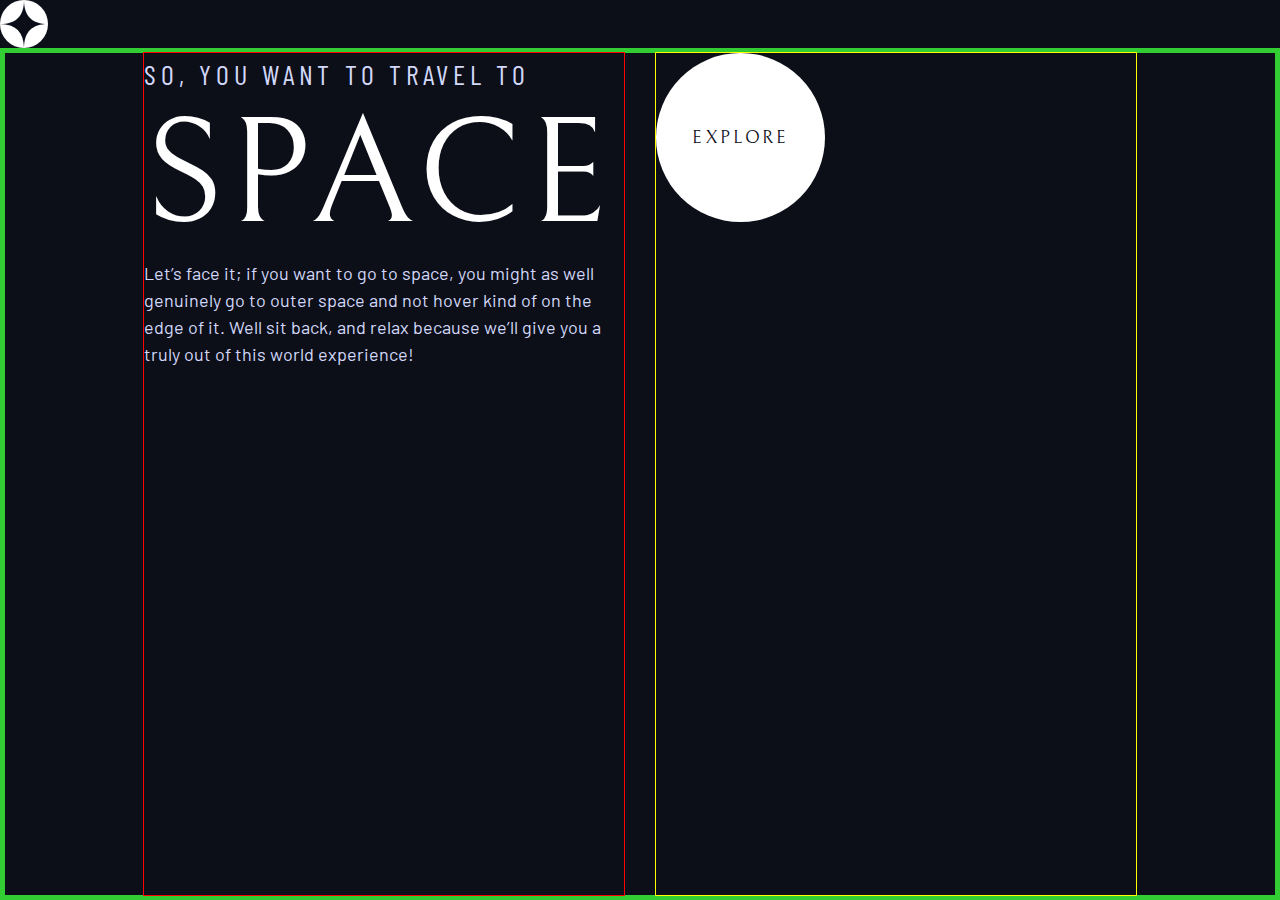
==== index.html @ 97c6b871 "Initial responsivness added" ====
<!DOCTYPE html>
<html lang="en">
  <head>
    <meta charset="UTF-8" />
    <meta name="viewport" content="width=device-width, initial-scale=1.0" />

    <link
      rel="icon"
      type="image/png"
      sizes="32x32"
      href="./assets/favicon-32x32.png"
    />
    <!-- Google fonts -->
    <link rel="preconnect" href="https://fonts.googleapis.com" />
    <link rel="preconnect" href="https://fonts.gstatic.com" crossorigin />
    <link
      href="https://fonts.googleapis.com/css2?family=Barlow+Condensed:wght@400;700&family=Bellefair&family=Barlow:wght@400;700&display=swap"
      rel="stylesheet"
    />

    <!-- Our custom CSS -->
    <link rel="stylesheet" href="index.css" />

    <title>Frontend Mentor | Space tourism website</title>
  </head>
  <body class="home">
    <header class="primary-header flex">
      <div>
        <img
          src="./assets/shared/logo.svg"
          alt="space tourism logo"
          class="logo"
        />
      </div>
      <!-- <nav>
        <ul class="primary-navigation underline-indicators flex">
          <li class="active">
            <a
              class="ff-sans-cond letter-spacing-2 text-white uppercase"
              href="index.html"
              ><span>00</span>Home</a
            >
          </li>
          <li>
            <a
              class="ff-sans-cond letter-spacing-2 text-white uppercase"
              href="destination.html"
              ><span>01</span>Destination</a
            >
          </li>
          <li>
            <a
              class="ff-sans-cond letter-spacing-2 text-white uppercase"
              href="crew.html"
              ><span>02</span>Crew</a
            >
          </li>
          <li>
            <a
              class="ff-sans-cond letter-spacing-2 text-white uppercase"
              href="technology.html"
              ><span>03</span>Technology</a
            >
          </li>
        </ul>
      </nav> -->
    </header>

    <div class="grid-container">
      <div>
        <h1 class="text-accent ff-sans-cond fs-500 uppercase letter-spacing-1">
          So, you want to travel to
          <span class="ff-serif fs-900 text-white">Space</span>
        </h1>
        <p class="text-accent">
          Let’s face it; if you want to go to space, you might as well genuinely
          go to outer space and not hover kind of on the edge of it. Well sit
          back, and relax because we’ll give you a truly out of this world
          experience!
        </p>
      </div>
      <div>
        <a
          href="#"
          class="large-button bg-white text-dark ff-serif ff-600 letter-spacing-2 uppercase"
          >Explore</a
        >
      </div>
    </div>
  </body>
</html>
---- index.css ----
/* --------------------------------- */
/*   Custome properties              */
/* --------------------------------- */

:root {
    /* colors */
    --cl-dark: 230 35% 7%;
    --cl-light: 231 77% 90%;
    --cl-white: 0 0% 100%;

    /* font-sizing */
    --fs-900: 9.375rem;
    --fs-800: 6.25rem;
    --fs-700: 3.5rem;
    --fs-600: 2rem;
    --fs-500: 1.75rem;
    --fs-400: 1.125rem;
    --fs-300: 1rem;
    --fs-200: 0.875rem;

    /* font-families */
    --ff-serif: "Bellefair", serif;
    --ff-sans-cond: "Barlow Condensed", sans-serif;
    --ff-sans-normal: "Barlow", sans-serif;

}


/* --------------------------------- */
/*   Reset                           */
/* --------------------------------- */

/* https://piccalil.li/blog/a-modern-css-reset/ */

/* Box sizing */
*,
*::before,
*::after {
    box-sizing: border-box;
}

/* Reset margins */
body, 
h1, 
h2, 
h3, 
h4, 
h5, 
h6, 
p {
    margin: 0;
}

body, 
h1, 
h2, 
h3, 
h4, 
h5, 
h6, 
p {
    font-weight: 400;
}

/* set up the body */
body {
    font-family: var(--ff-sans-normal);
    font-size: var(--fs-400);
    background-color: hsl( var(--cl-dark));
    color: hsl( var(--cl-white));
    line-height: 1.5;
    min-height: 100vh;

    display: grid;
    grid-template-rows: min-content 1fr;
}

/* make images easier to work with */
img,
picture {
    max-width: 100%;
    display: block;
}

/* make form elements easier to work with */
input,
button,
textarea, 
select {
    font: inherit;
}

/* remove animations for people who've turned them off */
@media (prefers-reduced-motion: reduce) {  
    *,
    *::before,
    *::after {
      animation-duration: 0.01ms !important;
      animation-iteration-count: 1 !important;
      transition-duration: 0.01ms !important;
      scroll-behavior: auto !important;
    }
  }

/* --------------------------------- */
/*   Utility classes                 */
/* --------------------------------- */

/* general */

.flex {
    display: flex;
    gap: var(--gap, 1rem);
}

.grid {
    display: grid;
    gap: var(--gap, 1rem);
}

.flow > *:where(:not(:first-child)) {
    margin-top: var(--flow-space, 1rem);
}

.container {
    padding-inline: 2rem;
    margin-inline: auto;
    max-width: 80rem;
}

.grid-container {
    border: 5px solid limegreen;
    display: grid;
    }

@media (min-width: 45rem) {
    .grid-container {
        column-gap: var(--container-gap, 2rem);
        grid-template-columns: minmax(2rem, 1fr) repeat(2, minmax(0, 30rem)) minmax(2rem, 1fr);
    }
    
    .grid-container > *:first-child {
        grid-column: 2;
        outline: 1px solid red;
    }
    
    .grid-container > *:last-child {
        grid-column: 3;
        outline: 1px solid yellow;
    }
}



/* Screen reader only */
.sr-only {
    position: absolute;
    width: 1px;
    height: 1px;
    padding: 0;
    margin: -1px;
    overflow: hidden;
    clip: rect(0, 0, 0, 0);
    white-space: nowrap; /* added line */
    border: 0;
  }

/* colors */
.bg-dark {background-color: hsl( var(--cl-dark));}
.bg-accent {background-color: hsl( var(--cl-light));}
.bg-white {background-color: hsl( var(--cl-white));}

.text-dark {color: hsl( var(--cl-dark));}
.text-accent {color: hsl( var(--cl-light));}
.text-white {color: hsl( var(--cl-white));}

.example-component {
    background-color: hsl( var(--cl-light) / .2 );
}

/* typography */
.ff-serif { font-family: var(--ff-serif);}
.ff-sans-cond { font-family: var(--ff-sans-cond);}
.ff-sans-normal { font-family: var(--ff-sans-normal);}

.letter-spacing-1 { letter-spacing: 4.75px;}
.letter-spacing-2 { letter-spacing: 2.7px;}
.letter-spacing-3 { letter-spacing: 2.35px;}

.uppercase { text-transform: uppercase; }

.fs-900 { font-size: var(--fs-900);}
.fs-800 { font-size: var(--fs-800); }
.fs-700 { font-size: var(--fs-700); }
.fs-600 { font-size: var(--fs-600); }
.fs-500 { font-size: var(--fs-500); }
.fs-400 { font-size: var(--fs-400); }
.fs-300 { font-size: var(--fs-300); }
.fs-200 { font-size: var(--fs-200); }

.fs-900,
.fs-800,
.fs-700,
.fs-600 {
    line-height: 1.1;
}

.numbered-title {
    font-family: var(--ff-sans-cond);
    font-size: var(--fs-500);
    text-transform: uppercase;
    letter-spacing: 4.72px;
}

.numbered-title span {
    margin-right: .5em;
    font-weight: 700;
    color: hsl( var(--cl-white) / .25 );
}

/* --------------------------------- */
/*   Components                      */
/* --------------------------------- */

.large-button {
    position: relative;
    display: inline-grid;
    z-index: 1;
    place-items: center;
    padding: 0 2em;
    border-radius: 50%;
    aspect-ratio: 1;
    text-decoration: none;
}

.large-button::after {
    content: "";
    position: absolute;
    z-index: -1;
    width: 100%;
    height: 100%;
    background-color: hsl( var(--cl-white) / .15 );
    border-radius: 50%;
    opacity: 0;
    transition: opacity 500ms linear, transform 750ms ease-in-out;
}

.large-button:hover::after,
.large-button:focus::after {
    opacity: 1;
    transform: scale(1.5);
}

.primary-navigation {
    --gap: 8rem;
    --underline-gap: 2rem;
    list-style: none;
    margin: 0;
    padding: 0;
}

.primary-navigation a {
    text-decoration: none;
}

.primary-navigation a > span {
    font-weight: 700;
    margin-right: 0.5em;
}

.underline-indicators > * {
    cursor: pointer;
    padding: var(--underline-gap, 1rem) 0;
    border: 0;
    border-bottom: 0.2rem solid hsl( var(--cl-white) / 0);
}

.underline-indicators > *:hover,
.underline-indicators > *:focus {
    border-color: hsl( var(--cl-white) / .5);
}

.underline-indicators > .active,
.underline-indicators > [aria-selected="true"] {
    color: hsl( var(--cl-white) / 1);
    border-color: hsl( var(--cl-white) / 1);
}

.tab-list {
    --gap: 2rem;
}

.dot-indicators > * {
    cursor: pointer;
    border: 0;
    border-radius: 50%;
    aspect-ratio: 1;
    padding: .5em;
    background-color: hsl( var(--cl-white) / .25 );
}

.dot-indicators > *:hover,
.dot-indicators > *:focus {
    background-color: hsl( var(--cl-white) / .5 );
}

.dot-indicators > [aria-selected="true"] {
    background-color: hsl( var(--cl-white) / 1);
}

.number-indicator > * {
    cursor: pointer;
    border-radius: 50%;
    width: 4rem;
    aspect-ratio: 1;
    color: hsl( var(--cl-white));
    background-color: hsl( var(--cl-dark));
    border: .1em solid hsl( var(--cl-white) / .25 );
}

.number-indicator > *:hover,
.number-indicator > *:focus {
    border-color: hsl( var(--cl-white) / .5 );
}

.number-indicator > [aria-selected="true"] {
    color: hsl( var(--cl-dark));
    background-color: hsl(var(--cl-white));
    border: none;
}
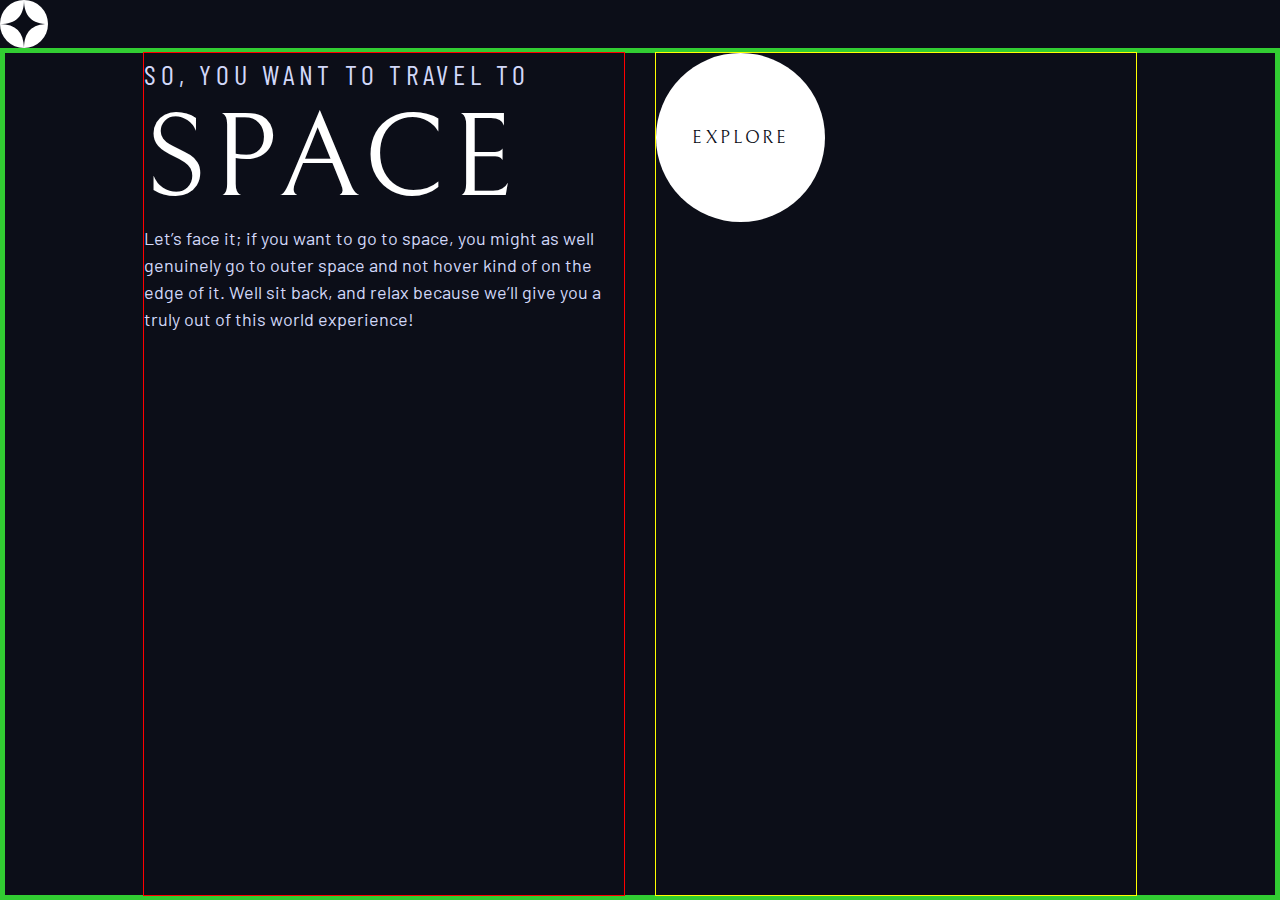
==== commit 4c260527: "D-block utility class created and aplied" ====
--- a/index.html
+++ b/index.html
@@ -70,7 +70,7 @@
       <div>
         <h1 class="text-accent ff-sans-cond fs-500 uppercase letter-spacing-1">
           So, you want to travel to
-          <span class="ff-serif fs-900 text-white">Space</span>
+          <span class="d-block ff-serif fs-900 text-white">Space</span>
         </h1>
         <p class="text-accent">
           Let’s face it; if you want to go to space, you might as well genuinely
--- a/index.css
+++ b/index.css
@@ -9,12 +9,12 @@
     --cl-white: 0 0% 100%;
 
     /* font-sizing */
-    --fs-900: 9.375rem;
-    --fs-800: 6.25rem;
-    --fs-700: 3.5rem;
-    --fs-600: 2rem;
+    --fs-900: clamp(5rem, 8vw + 1rem, 9.375rem);
+    --fs-800: 3.5rem;
+    --fs-700: 1.5rem;
+    --fs-600: 1rem;
     --fs-500: 1.75rem;
-    --fs-400: 1.125rem;
+    --fs-400: 0.9375rem;
     --fs-300: 1rem;
     --fs-200: 0.875rem;
 
@@ -23,6 +23,24 @@
     --ff-sans-cond: "Barlow Condensed", sans-serif;
     --ff-sans-normal: "Barlow", sans-serif;
 
+}
+
+@media (min-width: 35em) {
+    :root {
+        --fs-800: 5rem;
+        --fs-700: 2.5rem;
+        --fs-600: 1.5rem;
+        --fs-400: 1rem;
+    }
+}
+
+@media (min-width: 45em) {
+    :root {
+        --fs-800: 6.25rem;
+        --fs-700: 3.5rem;
+        --fs-600: 2rem;
+        --fs-400: 1.125rem;
+    }
 }
 
 
@@ -118,6 +136,10 @@
     gap: var(--gap, 1rem);
 }
 
+.d-block {
+    display: block;
+}
+
 .flow > *:where(:not(:first-child)) {
     margin-top: var(--flow-space, 1rem);
 }
@@ -133,7 +155,7 @@
     display: grid;
     }
 
-@media (min-width: 45rem) {
+@media (min-width: 45em) {
     .grid-container {
         column-gap: var(--container-gap, 2rem);
         grid-template-columns: minmax(2rem, 1fr) repeat(2, minmax(0, 30rem)) minmax(2rem, 1fr);
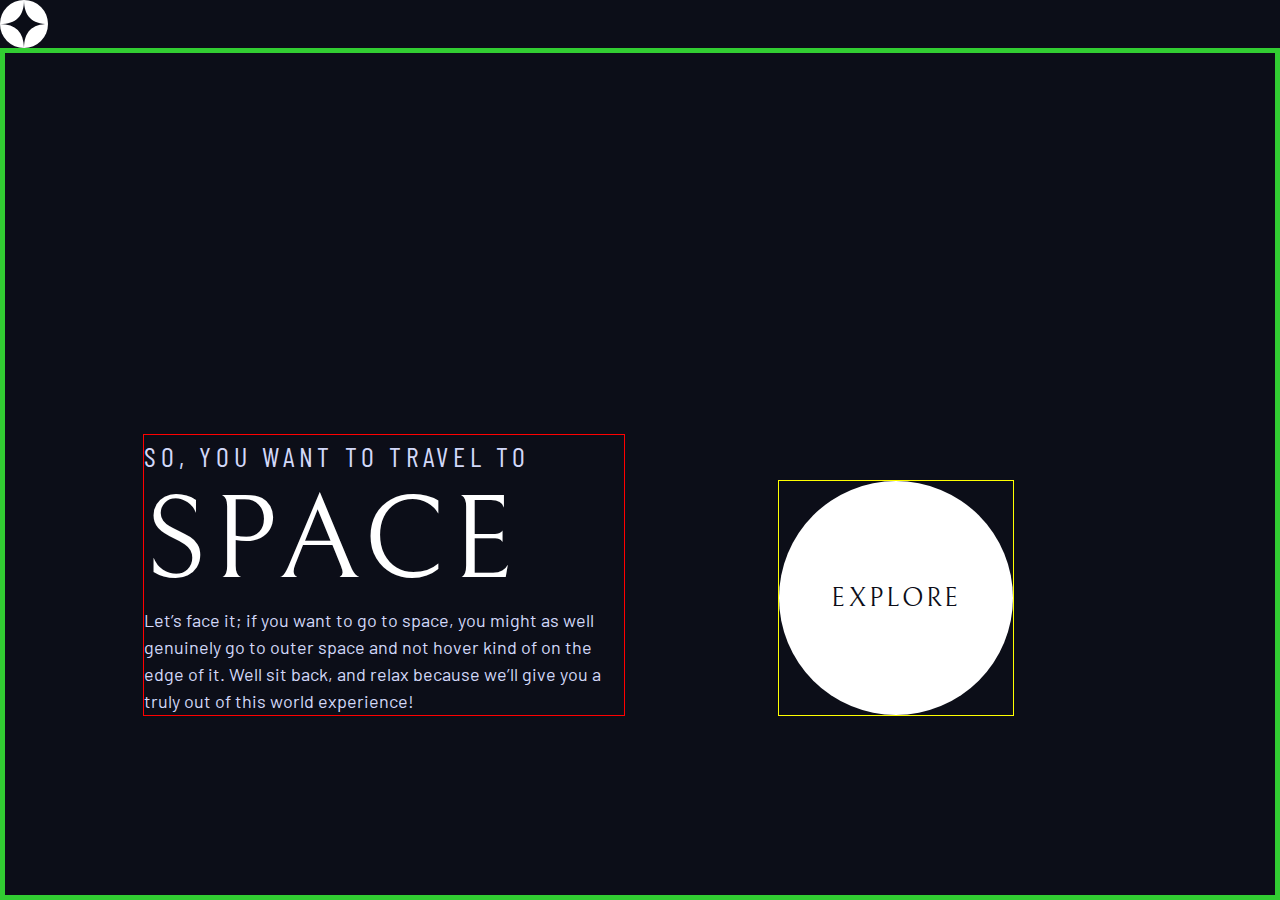
==== commit 64ecac83: "Layout edited" ====
--- a/index.html
+++ b/index.html
@@ -66,7 +66,7 @@
       </nav> -->
     </header>
 
-    <div class="grid-container">
+    <div class="grid-container grid-container--home">
       <div>
         <h1 class="text-accent ff-sans-cond fs-500 uppercase letter-spacing-1">
           So, you want to travel to
@@ -82,7 +82,7 @@
       <div>
         <a
           href="#"
-          class="large-button bg-white text-dark ff-serif ff-600 letter-spacing-2 uppercase"
+          class="large-button bg-white text-dark ff-serif letter-spacing-2 uppercase"
           >Explore</a
         >
       </div>
--- a/index.css
+++ b/index.css
@@ -151,14 +151,22 @@
 }
 
 .grid-container {
+    text-align: center;;
     border: 5px solid limegreen;
     display: grid;
+    place-items: center;
+    padding-inline: 1rem;
+    }
+
+.grid-container * {
+        max-width: 50ch;
     }
 
 @media (min-width: 45em) {
     .grid-container {
+        text-align: left;;
         column-gap: var(--container-gap, 2rem);
-        grid-template-columns: minmax(2rem, 1fr) repeat(2, minmax(0, 30rem)) minmax(2rem, 1fr);
+        grid-template-columns: minmax(1rem, 1fr) repeat(2, minmax(0, 30rem)) minmax(1rem, 1fr);
     }
     
     .grid-container > *:first-child {
@@ -170,6 +178,19 @@
         grid-column: 3;
         outline: 1px solid yellow;
     }
+
+    .grid-container--home {
+        padding-bottom: max(6rem, 20vh);
+        align-items: end;
+    }
+}
+
+.grid-container > *:first-child {
+    outline: 1px solid red;
+}
+
+.grid-container > *:last-child {
+    outline: 1px solid yellow;
 }
 
 
@@ -245,6 +266,7 @@
 /* --------------------------------- */
 
 .large-button {
+    font-size: 1.625rem;
     position: relative;
     display: inline-grid;
     z-index: 1;
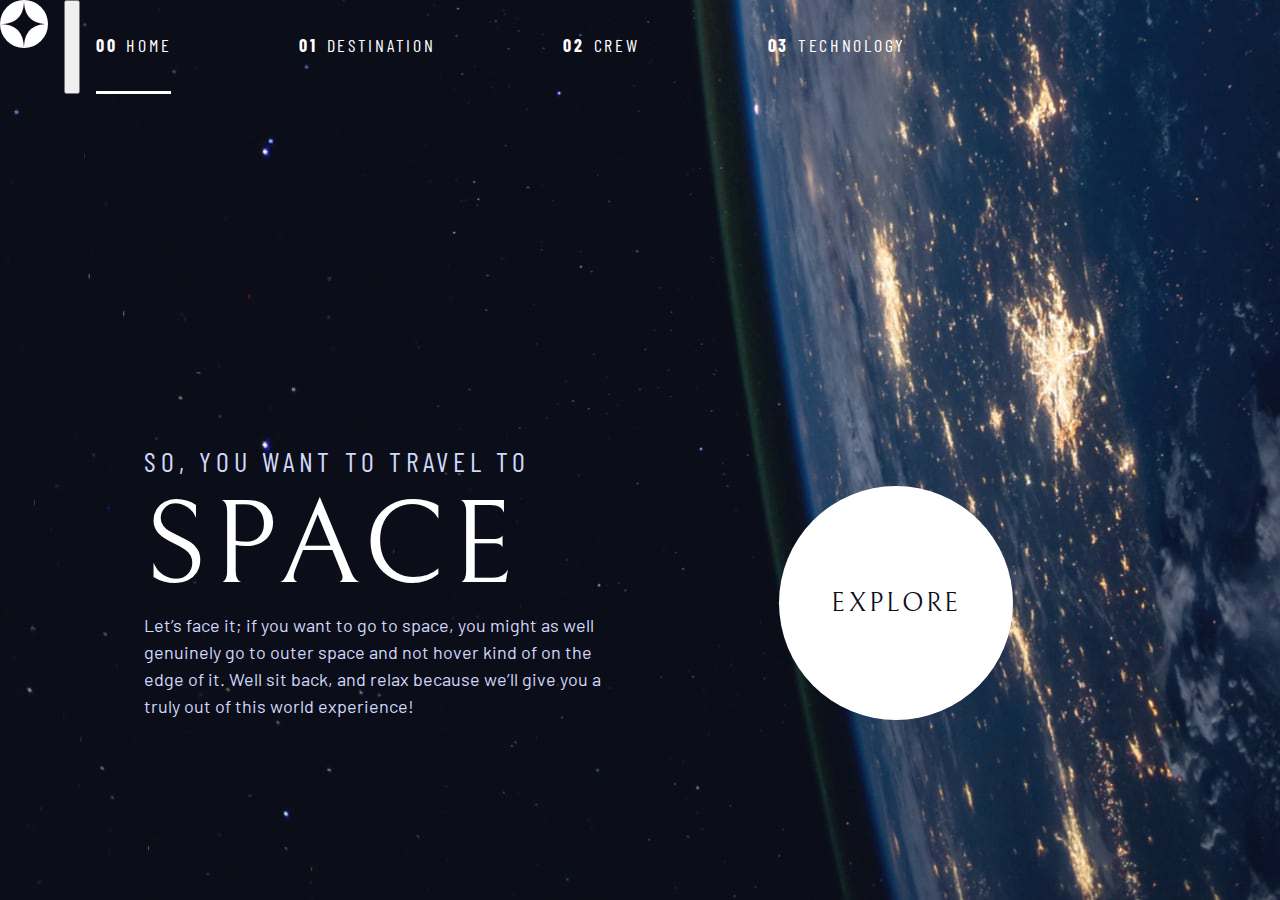
==== commit 73b95260: "Setting mobile navigation bar" ====
--- a/index.html
+++ b/index.html
@@ -32,8 +32,14 @@
           class="logo"
         />
       </div>
-      <!-- <nav>
-        <ul class="primary-navigation underline-indicators flex">
+      <button class="mobile-nav-toggle" aria-controls="primary-navigation">
+        <span class="sr-only">Menu</span>
+      </button>
+      <nav>
+        <ul
+          id="primary-navigation"
+          class="primary-navigation underline-indicators flex"
+        >
           <li class="active">
             <a
               class="ff-sans-cond letter-spacing-2 text-white uppercase"
@@ -63,7 +69,7 @@
             >
           </li>
         </ul>
-      </nav> -->
+      </nav>
     </header>
 
     <div class="grid-container grid-container--home">
--- a/index.css
+++ b/index.css
@@ -152,7 +152,6 @@
 
 .grid-container {
     text-align: center;;
-    border: 5px solid limegreen;
     display: grid;
     place-items: center;
     padding-inline: 1rem;
@@ -171,12 +170,10 @@
     
     .grid-container > *:first-child {
         grid-column: 2;
-        outline: 1px solid red;
     }
     
     .grid-container > *:last-child {
         grid-column: 3;
-        outline: 1px solid yellow;
     }
 
     .grid-container--home {
@@ -184,16 +181,6 @@
         align-items: end;
     }
 }
-
-.grid-container > *:first-child {
-    outline: 1px solid red;
-}
-
-.grid-container > *:last-child {
-    outline: 1px solid yellow;
-}
-
-
 
 /* Screen reader only */
 .sr-only {
@@ -371,4 +358,29 @@
     color: hsl( var(--cl-dark));
     background-color: hsl(var(--cl-white));
     border: none;
+}
+
+/* ----------------------------- */
+/* Page specific background      */
+/* ----------------------------- */
+body {
+    background-size: cover;
+    background-position: bottom center;
+}
+/* home */
+.home {
+    background-image: url(./assets/home/background-home-mobile.jpg);
+}
+
+@media (min-width: 35rem) {
+    .home {
+        background-position: center center;
+        background-image: url(./assets/home/background-home-tablet.jpg);
+    }
+}
+
+@media (min-width: 45rem) {
+    .home {
+        background-image: url(./assets/home/background-home-desktop.jpg);
+    }
 }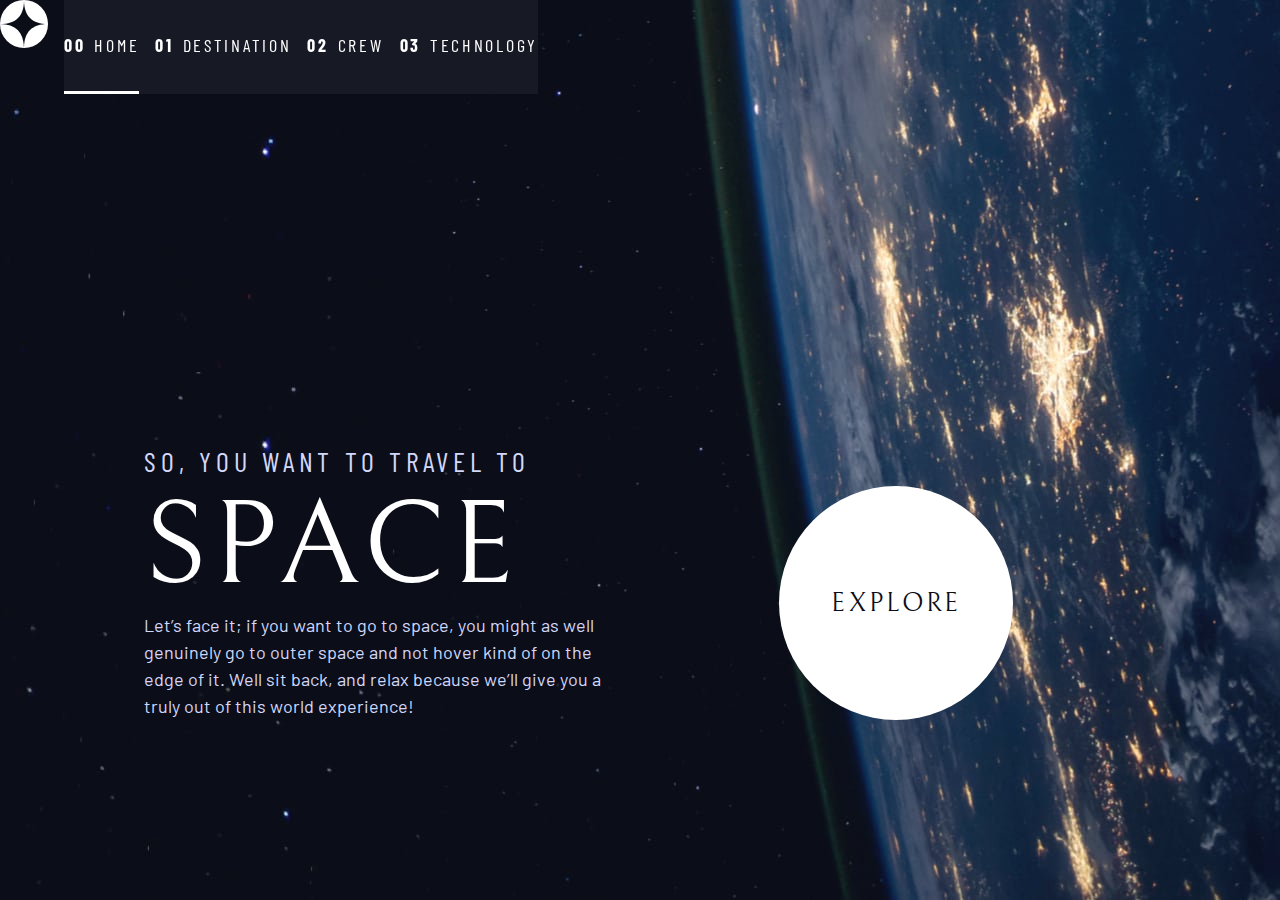
==== commit 6ba58353: "Navbar functionality added" ====
--- a/index.html
+++ b/index.html
@@ -20,8 +20,9 @@
 
     <!-- Our custom CSS -->
     <link rel="stylesheet" href="index.css" />
+    <title>Frontend Mentor | Space tourism website</title>
 
-    <title>Frontend Mentor | Space tourism website</title>
+    <script src="index.js" defer></script>
   </head>
   <body class="home">
     <header class="primary-header flex">
@@ -38,6 +39,7 @@
       <nav>
         <ul
           id="primary-navigation"
+          data-visible="false"
           class="primary-navigation underline-indicators flex"
         >
           <li class="active">
--- a/index.css
+++ b/index.css
@@ -91,6 +91,8 @@
 
     display: grid;
     grid-template-rows: min-content 1fr;
+
+    overflow-x: hidden;
 }
 
 /* make images easier to work with */
@@ -283,11 +285,61 @@
 }
 
 .primary-navigation {
-    --gap: 8rem;
     --underline-gap: 2rem;
     list-style: none;
     margin: 0;
     padding: 0;
+    background: hsl( var(--cl-dark) / .95);
+    /* idea? */
+    transition: 1s;
+}
+
+.mobile-nav-toggle {
+    display: none;
+}
+
+@supports (backdrop-filter: blur(1rem)) {
+    .primary-navigation {
+        background: hsl( var(--cl-white) / .05 );
+        backdrop-filter: blur(2rem); 
+    }
+}
+
+@media (max-width: 35rem) {
+    .primary-navigation {
+        --underline-gap: 0.5rem;
+        position: fixed;
+        z-index: 1000;
+        inset: 0 0 0 30%;
+        list-style: none;
+        margin: 0;
+        padding: min(20rem , 15vh) 2rem;
+        flex-direction: column;
+        transform: translateX(100%);
+    }
+
+    .primary-navigation[data-visible="true"] {
+        transform: translateX(0);
+        transition: 1s;
+    }
+
+    .primary-navigation.underline-indicators > .active {
+        border: 0;
+    }
+
+    .mobile-nav-toggle {
+        display: block;
+        position: absolute;
+        z-index: 2000;
+        right: 1rem;
+        top: 2rem;
+        background: transparent;
+        background-image: url(./assets/shared/icon-hamburger.svg);
+        background-repeat: no-repeat;
+        width: 1.5rem;
+        aspect-ratio: 1;
+        border: 0;
+    }
 }
 
 .primary-navigation a {
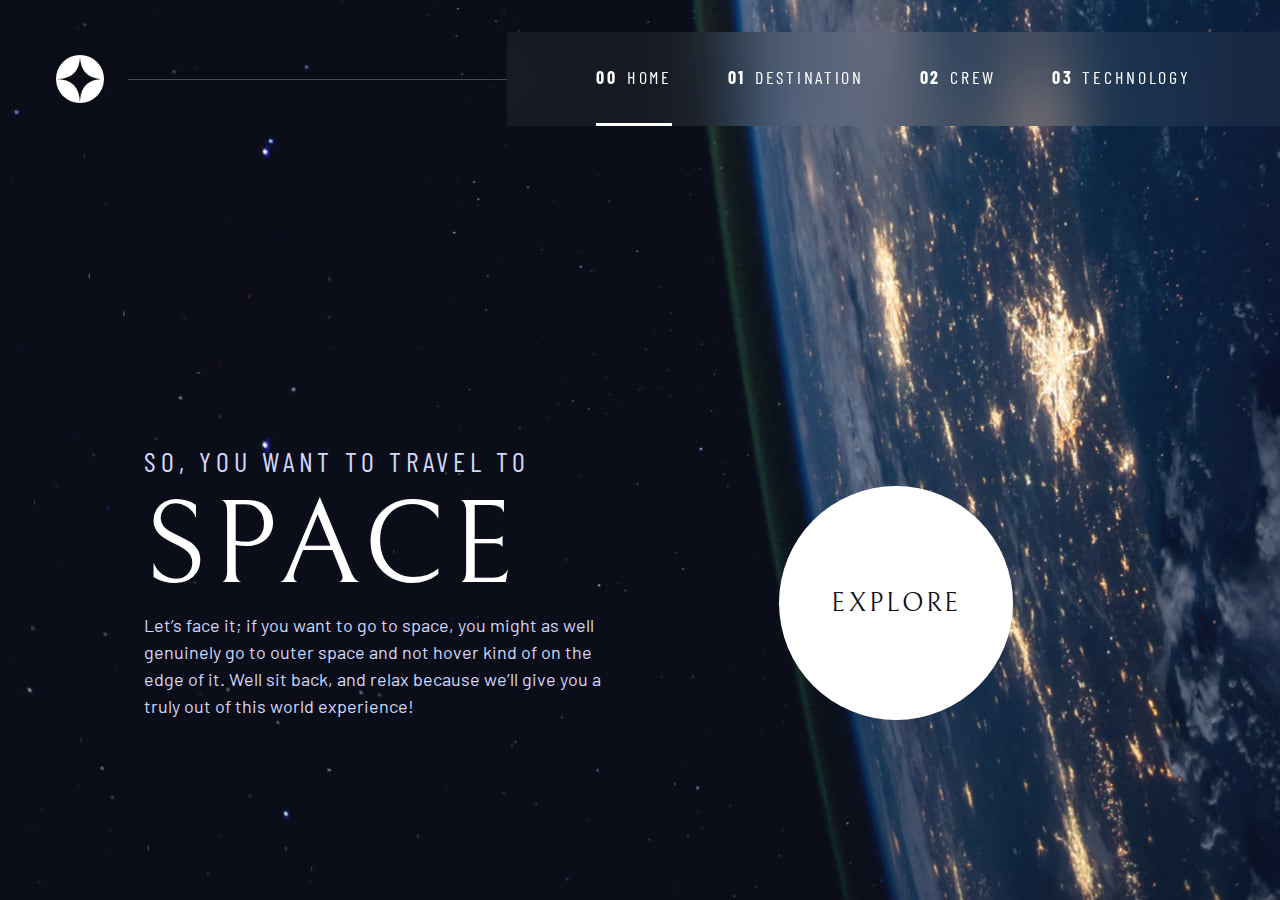
==== commit 614acadb: "Accessibility edited" ====
--- a/index.html
+++ b/index.html
@@ -34,7 +34,7 @@
         />
       </div>
       <button class="mobile-nav-toggle" aria-controls="primary-navigation">
-        <span class="sr-only">Menu</span>
+        <span class="sr-only" aria-expanded="false">Menu</span>
       </button>
       <nav>
         <ul
@@ -46,35 +46,35 @@
             <a
               class="ff-sans-cond letter-spacing-2 text-white uppercase"
               href="index.html"
-              ><span>00</span>Home</a
+              ><span aria-hidden="true">00</span>Home</a
             >
           </li>
           <li>
             <a
               class="ff-sans-cond letter-spacing-2 text-white uppercase"
               href="destination.html"
-              ><span>01</span>Destination</a
+              ><span aria-hidden="true">01</span>Destination</a
             >
           </li>
           <li>
             <a
               class="ff-sans-cond letter-spacing-2 text-white uppercase"
               href="crew.html"
-              ><span>02</span>Crew</a
+              ><span aria-hidden="true">02</span>Crew</a
             >
           </li>
           <li>
             <a
               class="ff-sans-cond letter-spacing-2 text-white uppercase"
               href="technology.html"
-              ><span>03</span>Technology</a
+              ><span aria-hidden="true">03</span>Technology</a
             >
           </li>
         </ul>
       </nav>
     </header>
 
-    <div class="grid-container grid-container--home">
+    <main class="grid-container grid-container--home">
       <div>
         <h1 class="text-accent ff-sans-cond fs-500 uppercase letter-spacing-1">
           So, you want to travel to
@@ -94,6 +94,6 @@
           >Explore</a
         >
       </div>
-    </div>
+    </main>
   </body>
 </html>
--- a/index.css
+++ b/index.css
@@ -284,14 +284,34 @@
     transform: scale(1.5);
 }
 
+/* primary-header */
+
+.logo {
+    margin-block: 1.5rem;
+    margin-inline: clamp(1.5rem, 5vw, 3.5rem);
+}
+
+.primary-header {
+    justify-content: space-between;
+    align-items: center;
+}
+
 .primary-navigation {
+    --gap: clamp(1.5rem, 5vw, 3.5rem);
     --underline-gap: 2rem;
     list-style: none;
     margin: 0;
     padding: 0;
     background: hsl( var(--cl-dark) / .95);
-    /* idea? */
-    transition: 1s;
+}
+
+.primary-navigation a {
+    text-decoration: none;
+}
+
+.primary-navigation a > span {
+    font-weight: 700;
+    margin-right: 0.5em;
 }
 
 .mobile-nav-toggle {
@@ -316,11 +336,11 @@
         padding: min(20rem , 15vh) 2rem;
         flex-direction: column;
         transform: translateX(100%);
+        transition: transform 1s ease-in-out;
     }
 
     .primary-navigation[data-visible="true"] {
         transform: translateX(0);
-        transition: 1s;
     }
 
     .primary-navigation.underline-indicators > .active {
@@ -336,19 +356,53 @@
         background: transparent;
         background-image: url(./assets/shared/icon-hamburger.svg);
         background-repeat: no-repeat;
+        background-position: center;
         width: 1.5rem;
         aspect-ratio: 1;
         border: 0;
     }
-}
-
-.primary-navigation a {
-    text-decoration: none;
-}
-
-.primary-navigation a > span {
-    font-weight: 700;
-    margin-right: 0.5em;
+
+    .mobile-nav-toggle[aria-expanded="true"] {
+        background-image: url(./assets/shared/icon-close.svg);
+    }
+
+    .mobile-nav-toggle:focus-visible {
+        outline: 5px solid white;
+        outline-offset: 5px;
+    }
+}
+
+@media (min-width: 35em) {
+    .primary-navigation {
+        padding-inline: clamp(3rem, 7vw, 7rem);
+    }
+}
+
+@media (min-width: 35em) and (max-width: 44.999em) {
+    .primary-navigation a > span {
+        display: none;
+    }
+}
+
+@media (min-width: 45em) {
+    .primary-header::after {
+        content: "";
+        display: block;
+        position: relative;
+        height: 1px;
+        width: 100%;
+        margin-right: -2.5rem;
+        background: hsl( var(--cl-white) / .25 );
+        order: 1;
+    }
+
+    nav {
+        order: 2;
+    }
+
+    .primary-navigation {
+        margin-block: 2rem;
+    }
 }
 
 .underline-indicators > * {
